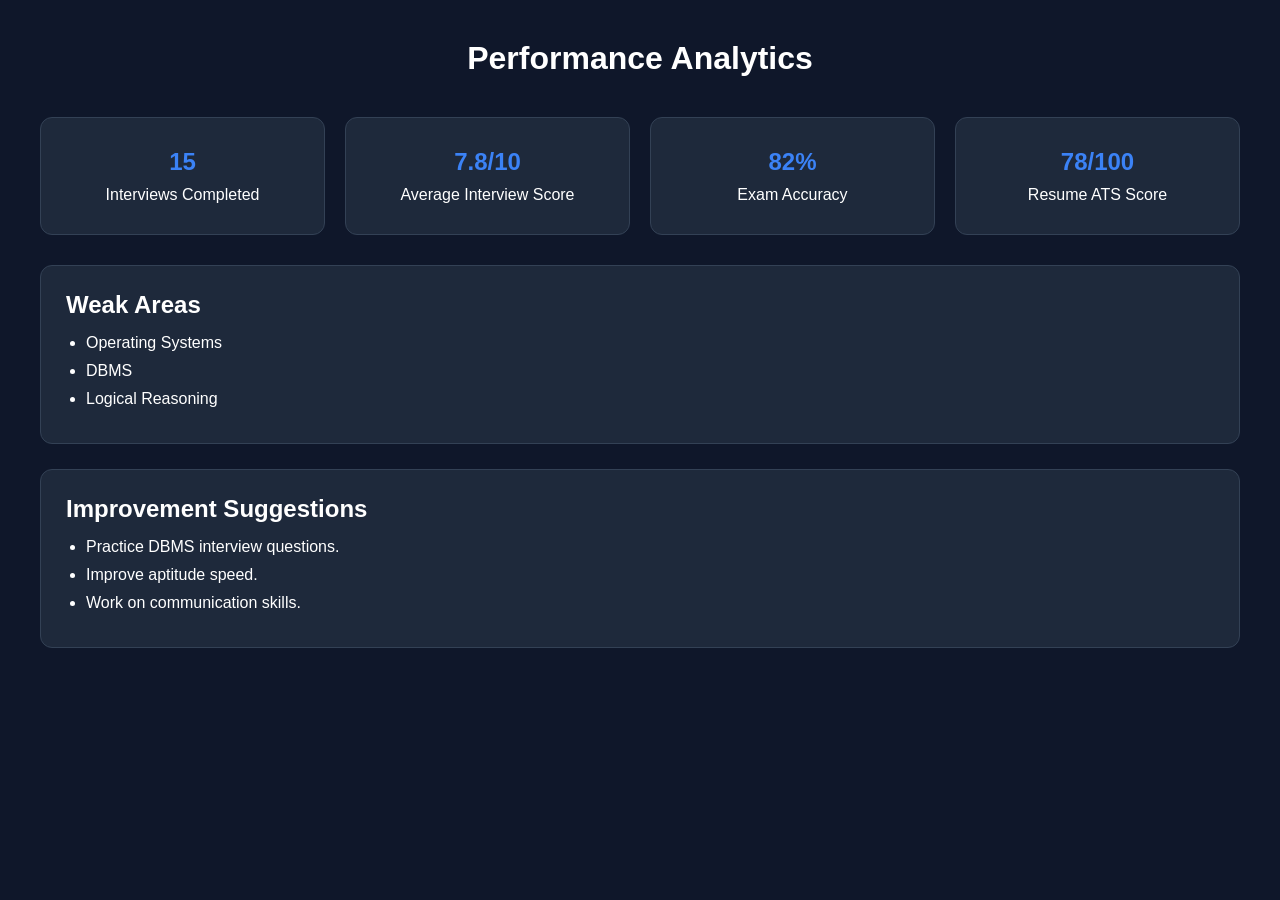
==== analytics.html @ 4c78cfc7 "Initial frontend version" ====
<!DOCTYPE html>
<html lang="en">
<head>
    <meta charset="UTF-8">
    <meta name="viewport" content="width=device-width, initial-scale=1.0">
    <title>Analytics Dashboard</title>

    <link rel="stylesheet" href="css/analytics.css">
</head>
<body>

    <div class="container">

        <h1>Performance Analytics</h1>

        <div class="stats-container">

            <div class="card">
                <h2>15</h2>
                <p>Interviews Completed</p>
            </div>

            <div class="card">
                <h2>7.8/10</h2>
                <p>Average Interview Score</p>
            </div>

            <div class="card">
                <h2>82%</h2>
                <p>Exam Accuracy</p>
            </div>

            <div class="card">
                <h2>78/100</h2>
                <p>Resume ATS Score</p>
            </div>

        </div>

        <div class="performance-box">

            <h2>Weak Areas</h2>

            <ul>
                <li>Operating Systems</li>
                <li>DBMS</li>
                <li>Logical Reasoning</li>
            </ul>

        </div>

        <div class="performance-box">

            <h2>Improvement Suggestions</h2>

            <ul>
                <li>Practice DBMS interview questions.</li>
                <li>Improve aptitude speed.</li>
                <li>Work on communication skills.</li>
            </ul>

        </div>

    </div>

    <script src="js/analytics.js"></script>

</body>
</html>
---- css/analytics.css ----
*{
    margin:0;
    padding:0;
    box-sizing:border-box;
    font-family:Arial,sans-serif;
}

body{
    background:#0f172a;
    color:white;
    padding:40px;
}

.container{
    max-width:1200px;
    margin:auto;
}

h1{
    text-align:center;
    margin-bottom:40px;
}

.stats-container{
    display:grid;
    grid-template-columns:repeat(auto-fit,minmax(220px,1fr));
    gap:20px;
    margin-bottom:30px;
}

.card{
    background:#1e293b;
    padding:30px;
    text-align:center;
    border-radius:12px;
    border:1px solid #334155;
}

.card h2{
    color:#3b82f6;
    margin-bottom:10px;
}

.performance-box{
    background:#1e293b;
    padding:25px;
    border-radius:12px;
    margin-bottom:25px;
    border:1px solid #334155;
}

.performance-box h2{
    margin-bottom:15px;
}

.performance-box ul{
    padding-left:20px;
}

.performance-box li{
    margin-bottom:10px;
}
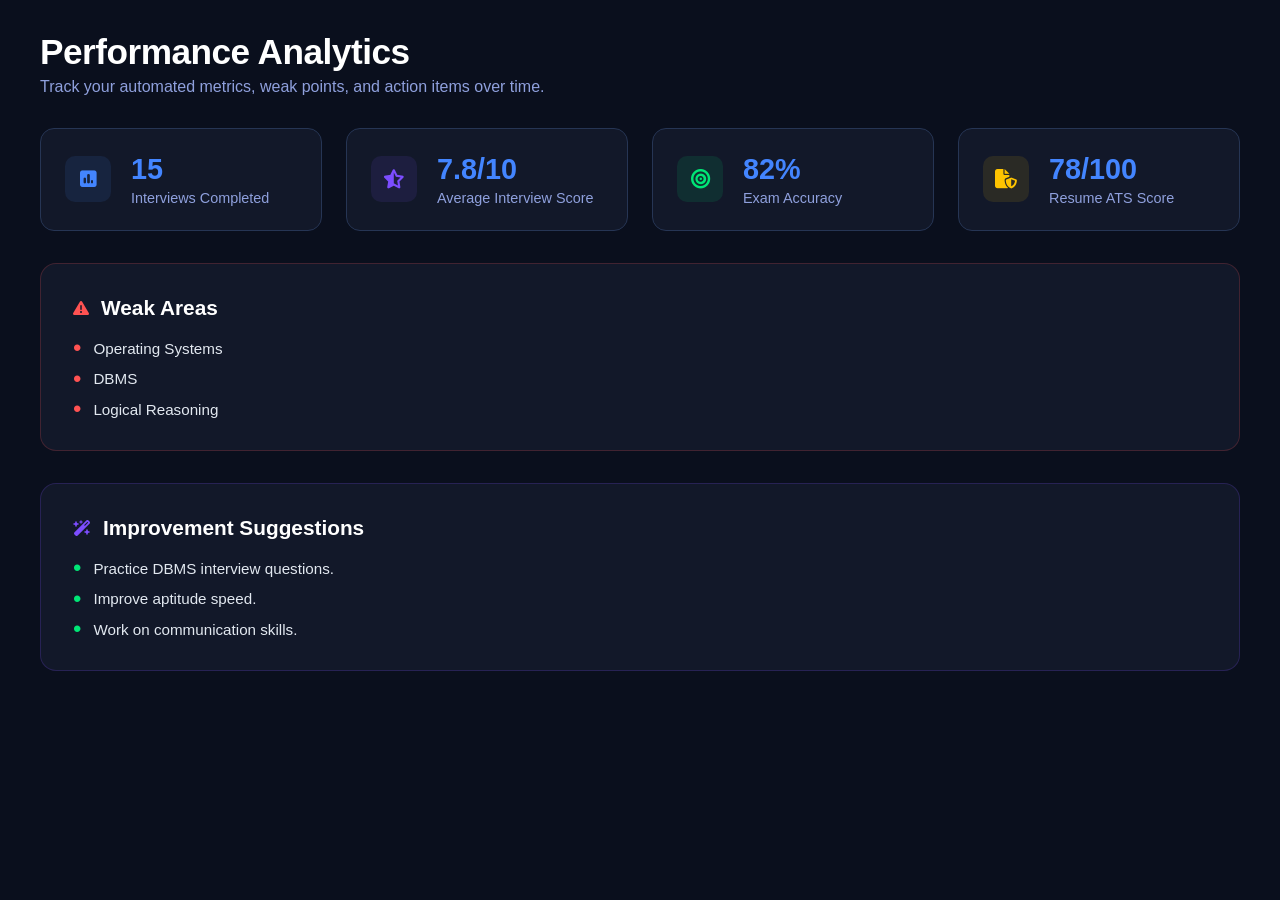
==== commit 24c2c24c: "Added dashboard and analytics pages" ====
--- a/analytics.html
+++ b/analytics.html
@@ -3,67 +3,75 @@
 <head>
     <meta charset="UTF-8">
     <meta name="viewport" content="width=device-width, initial-scale=1.0">
-    <title>Analytics Dashboard</title>
-
+    <title>Performance Analytics</title>
+    <link rel="stylesheet" href="https://cdnjs.cloudflare.com/ajax/libs/font-awesome/6.4.0/css/all.min.css">
     <link rel="stylesheet" href="css/analytics.css">
 </head>
 <body>
 
     <div class="container">
-
-        <h1>Performance Analytics</h1>
+        
+        <header class="analytics-header">
+            <h1>Performance Analytics</h1>
+            <p>Track your automated metrics, weak points, and action items over time.</p>
+        </header>
 
         <div class="stats-container">
 
             <div class="card">
-                <h2>15</h2>
-                <p>Interviews Completed</p>
+                <div class="icon-box blue"><i class="fa-solid fa-square-poll-vertical"></i></div>
+                <div class="card-data">
+                    <h2 id="interviewsCompleted">0</h2>
+                    <p>Interviews Completed</p>
+                </div>
             </div>
 
             <div class="card">
-                <h2>7.8/10</h2>
-                <p>Average Interview Score</p>
+                <div class="icon-box purple"><i class="fa-solid fa-star-half-stroke"></i></div>
+                <div class="card-data">
+                    <h2 id="averageScore">0.0/10</h2>
+                    <p>Average Interview Score</p>
+                </div>
             </div>
 
             <div class="card">
-                <h2>82%</h2>
-                <p>Exam Accuracy</p>
+                <div class="icon-box green"><i class="fa-solid fa-bullseye"></i></div>
+                <div class="card-data">
+                    <h2 id="examAccuracy">0%</h2>
+                    <p>Exam Accuracy</p>
+                </div>
             </div>
 
             <div class="card">
-                <h2>78/100</h2>
-                <p>Resume ATS Score</p>
+                <div class="icon-box gold"><i class="fa-solid fa-file-shield"></i></div>
+                <div class="card-data">
+                    <h2 id="atsScore">0/100</h2>
+                    <p>Resume ATS Score</p>
+                </div>
             </div>
 
         </div>
 
-        <div class="performance-box">
-
-            <h2>Weak Areas</h2>
-
-            <ul>
-                <li>Operating Systems</li>
-                <li>DBMS</li>
-                <li>Logical Reasoning</li>
-            </ul>
-
+        <div class="performance-box critical-box">
+            <div class="box-title">
+                <i class="fa-solid fa-triangle-exclamation"></i>
+                <h2>Weak Areas</h2>
+            </div>
+            <ul id="weakAreasList" class="analytics-list">
+                </ul>
         </div>
 
-        <div class="performance-box">
-
-            <h2>Improvement Suggestions</h2>
-
-            <ul>
-                <li>Practice DBMS interview questions.</li>
-                <li>Improve aptitude speed.</li>
-                <li>Work on communication skills.</li>
-            </ul>
-
+        <div class="performance-box structural-box">
+            <div class="box-title">
+                <i class="fa-solid fa-wand-magic-sparkles"></i>
+                <h2>Improvement Suggestions</h2>
+            </div>
+            <ul id="suggestionsList" class="analytics-list">
+                </ul>
         </div>
 
     </div>
 
     <script src="js/analytics.js"></script>
-
 </body>
 </html>
--- a/css/analytics.css
+++ b/css/analytics.css
@@ -1,62 +1,149 @@
-*{
-    margin:0;
-    padding:0;
-    box-sizing:border-box;
-    font-family:Arial,sans-serif;
+/* Color Palette Matching the InterviewAI Workspace */
+:root {
+    --bg-base: #0a0f1d;
+    --bg-surface: #121829;
+    --bg-card: #1b2336;
+    --bg-accent: #7c4dff;
+    --text-primary: #ffffff;
+    --text-muted: #8fa0dd;
+    --border-color: #263554;
+    
+    --color-blue: #4385ff;
+    --color-green: #00e676;
+    --color-gold: #ffc400;
+    --color-red: #ff5252;
 }
 
-body{
-    background:#0f172a;
-    color:white;
-    padding:40px;
+* {
+    margin: 0;
+    padding: 0;
+    box-sizing: border-box;
+    font-family: -apple-system, BlinkMacSystemFont, "Segoe UI", Roboto, sans-serif;
 }
 
-.container{
-    max-width:1200px;
-    margin:auto;
+body {
+    background-color: var(--bg-base);
+    color: var(--text-primary);
+    min-height: 100vh;
+    padding: 2rem;
+    display: flex;
+    justify-content: center;
 }
 
-h1{
-    text-align:center;
-    margin-bottom:40px;
+.container {
+    width: 100%;
+    max-width: 1200px;
+    display: flex;
+    flex-direction: column;
+    gap: 2rem;
 }
 
-.stats-container{
-    display:grid;
-    grid-template-columns:repeat(auto-fit,minmax(220px,1fr));
-    gap:20px;
-    margin-bottom:30px;
+.analytics-header h1 {
+    font-size: 2.2rem;
+    font-weight: 700;
+    letter-spacing: -0.5px;
+    margin-bottom: 0.4rem;
 }
 
-.card{
-    background:#1e293b;
-    padding:30px;
-    text-align:center;
-    border-radius:12px;
-    border:1px solid #334155;
+.analytics-header p {
+    color: var(--text-muted);
+    font-size: 1rem;
 }
 
-.card h2{
-    color:#3b82f6;
-    margin-bottom:10px;
+.stats-container {
+    display: grid;
+    grid-template-columns: repeat(auto-fit, minmax(220px, 1fr));
+    gap: 1.5rem;
 }
 
-.performance-box{
-    background:#1e293b;
-    padding:25px;
-    border-radius:12px;
-    margin-bottom:25px;
-    border:1px solid #334155;
+.card {
+    background-color: var(--bg-surface);
+    border: 1px solid var(--border-color);
+    border-radius: 14px;
+    padding: 1.5rem;
+    display: flex;
+    align-items: center;
+    gap: 1.25rem;
 }
 
-.performance-box h2{
-    margin-bottom:15px;
+.card h2 {
+    font-size: 1.8rem;
+    font-weight: 700;
+    color: #4385ff; /* Highlights the key statistical values in light blue */
+    margin-bottom: 0.2rem;
 }
 
-.performance-box ul{
-    padding-left:20px;
+.card p {
+    color: var(--text-muted);
+    font-size: 0.9rem;
 }
 
-.performance-box li{
-    margin-bottom:10px;
+.icon-box {
+    width: 46px;
+    height: 46px;
+    border-radius: 10px;
+    display: flex;
+    align-items: center;
+    justify-content: center;
+    font-size: 1.2rem;
+    flex-shrink: 0;
+}
+
+.icon-box.blue { background: rgba(67, 133, 255, 0.1); color: var(--color-blue); }
+.icon-box.purple { background: rgba(124, 77, 255, 0.1); color: var(--bg-accent); }
+.icon-box.green { background: rgba(0, 230, 118, 0.1); color: var(--color-green); }
+.icon-box.gold { background: rgba(255, 196, 0, 0.1); color: var(--color-gold); }
+
+.performance-box {
+    background-color: var(--bg-surface);
+    border-radius: 16px;
+    padding: 2rem;
+}
+
+.performance-box.critical-box { border: 1px solid rgba(255, 82, 82, 0.2); }
+.performance-box.structural-box { border: 1px solid rgba(124, 77, 255, 0.2); }
+
+.box-title {
+    display: flex;
+    align-items: center;
+    gap: 0.75rem;
+    margin-bottom: 1.25rem;
+}
+
+.box-title h2 {
+    font-size: 1.3rem;
+    font-weight: 600;
+}
+
+.critical-box .box-title i { color: var(--color-red); }
+.structural-box .box-title i { color: var(--bg-accent); }
+
+.analytics-list {
+    list-style: none;
+    display: flex;
+    flex-direction: column;
+    gap: 0.85rem;
+}
+
+.analytics-list li {
+    font-size: 0.95rem;
+    display: flex;
+    align-items: center;
+    gap: 0.75rem;
+    color: #e2e8f0;
+}
+
+/* Bullet item icons */
+.critical-box .analytics-list li::before {
+    content: "•";
+    color: var(--color-red);
+    font-size: 1.5rem;
+    line-height: 0;
+}
+
+.structural-box .analytics-list li::before {
+    content: "•";
+    color: var(--color-green);
+    font-size: 1.5rem;
+    line-height: 0;
 }
